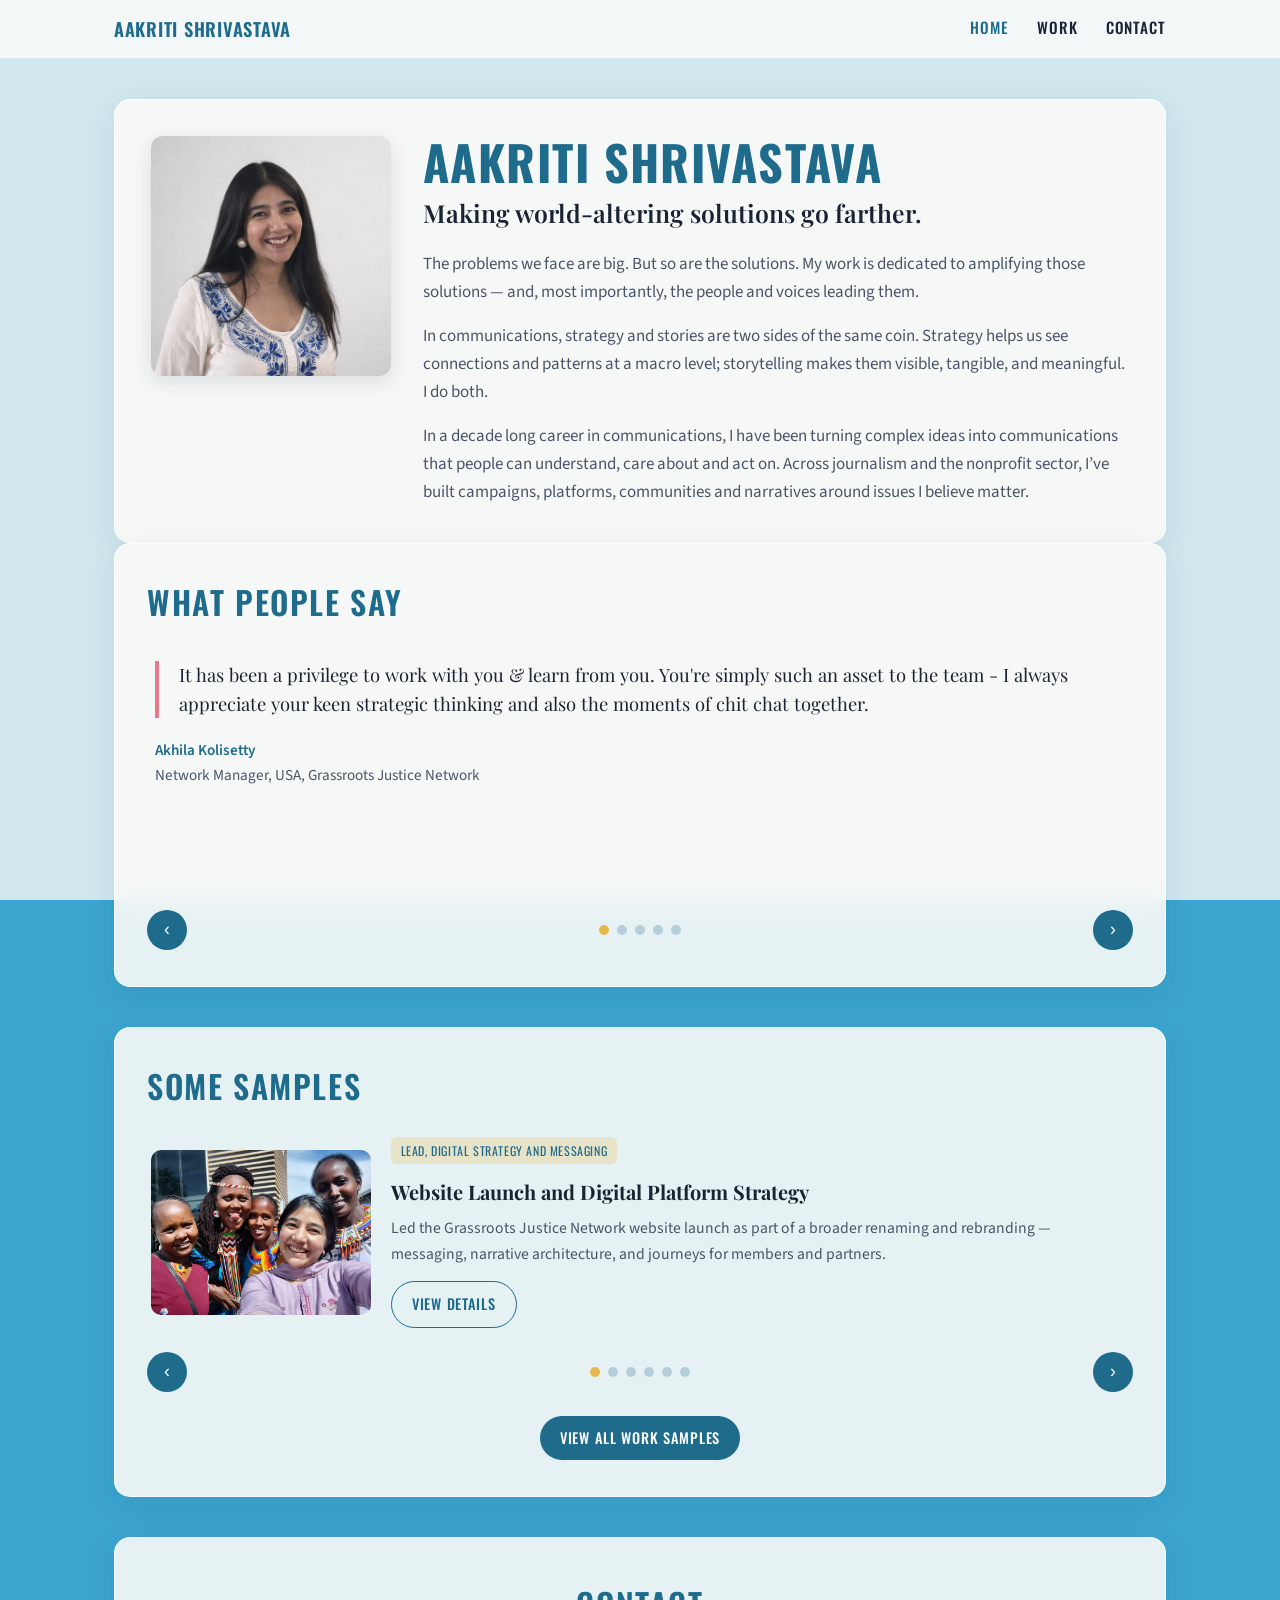
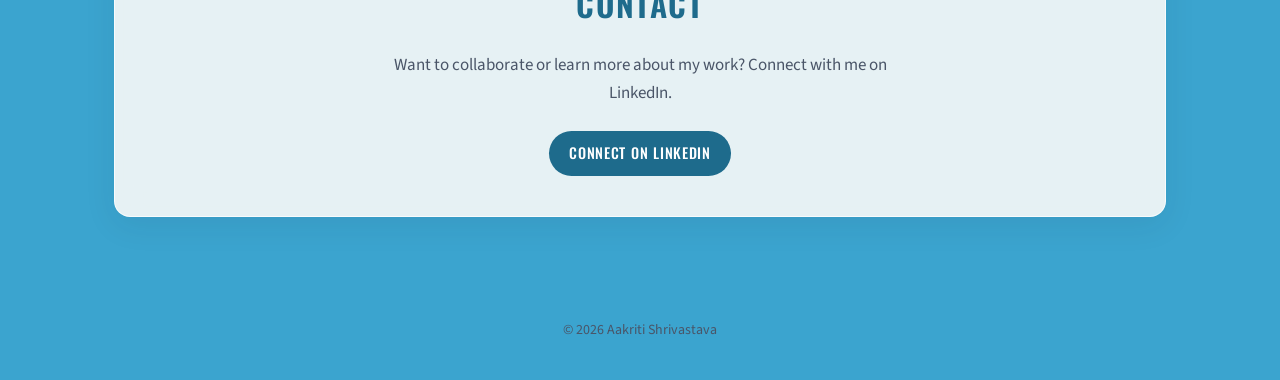
==== index.html @ 08e31195 "Add personal portfolio site for GitHub Pages. Static Home and Work pages with testimonials, project " ====
<!DOCTYPE html>
<html lang="en">
  <head>
    <meta charset="UTF-8" />
    <meta name="viewport" content="width=device-width, initial-scale=1" />
    <meta
      name="description"
      content="Aakriti Shrivastava — communications strategist and storyteller amplifying solutions that matter."
    />
    <title>Aakriti Shrivastava</title>
    <link rel="preconnect" href="https://fonts.googleapis.com" />
    <link rel="preconnect" href="https://fonts.gstatic.com" crossorigin />
    <link
      href="https://fonts.googleapis.com/css2?family=Oswald:wght@500;600;700&family=Playfair+Display:wght@600;700&family=Source+Sans+3:wght@400;600&display=swap"
      rel="stylesheet"
    />
    <link rel="stylesheet" href="css/styles.css" />
  </head>
  <body>
    <header class="site-header">
      <div class="nav-inner">
        <a class="logo" href="index.html">Aakriti Shrivastava</a>
        <button
          class="nav-toggle"
          type="button"
          aria-expanded="false"
          aria-controls="primary-nav"
        >
          Menu
        </button>
        <ul class="nav-links" id="primary-nav">
          <li><a href="index.html" aria-current="page">Home</a></li>
          <li><a href="work.html">Work</a></li>
          <li><a href="#contact">Contact</a></li>
        </ul>
      </div>
    </header>

    <main class="site-main">
      <section class="hero glass" aria-labelledby="hero-name">
        <img
          class="hero-photo"
          src="assets/images/profile.png"
          alt="Portrait of Aakriti Shrivastava"
          width="480"
          height="480"
        />
        <div>
          <h1 class="hero-name" id="hero-name">Aakriti Shrivastava</h1>
          <p class="hero-tagline">
            Making world-altering solutions go farther.
          </p>
          <div class="hero-body">
            <p>
              The problems we face are big. But so are the solutions. My work is
              dedicated to amplifying those solutions — and, most importantly,
              the people and voices leading them.
            </p>
            <p>
              In communications, strategy and stories are two sides of the same
              coin. Strategy helps us see connections and patterns at a macro
              level; storytelling makes them visible, tangible, and meaningful.
              I do both.
            </p>
            <p>
              In a decade long career in communications, I have been turning
              complex ideas into communications that people can understand, care
              about and act on. Across journalism and the nonprofit sector, I’ve
              built campaigns, platforms, communities and narratives around
              issues I believe matter.
            </p>
          </div>
        </div>
      </section>

      <section class="section glass" aria-labelledby="testimonials-title">
        <h2 class="section-title" id="testimonials-title">What people say</h2>
        <div
          class="carousel"
          data-carousel
          aria-roledescription="carousel"
          aria-label="Testimonials"
        >
          <div class="carousel-track">
            <div class="carousel-slides" data-slides>
              <div class="carousel-slide" data-slide>
                <article class="testimonial">
                  <blockquote>
                    It has been a privilege to work with you &amp; learn from
                    you. You're simply such an asset to the team - I always
                    appreciate your keen strategic thinking and also the moments
                    of chit chat together.
                  </blockquote>
                  <cite>
                    <strong>Akhila Kolisetty</strong><br />
                    Network Manager, USA, Grassroots Justice Network
                  </cite>
                </article>
              </div>
              <div class="carousel-slide" data-slide>
                <article class="testimonial">
                  <blockquote>
                    Everytime I pitched an idea, and you had excitement, I knew
                    I was safe to think bigger. You didn't only approve ideas,
                    you amplified them. Thank you for your trust, thank you for
                    the laughs. Thank you for the moments you said 'Let's go'
                    and meant it.
                  </blockquote>
                  <cite>
                    <strong>Michael Musyoka</strong><br />
                    Communications Officer, Kenya, Namati
                  </cite>
                </article>
              </div>
              <div class="carousel-slide" data-slide>
                <article class="testimonial">
                  <blockquote>
                    Aakriti, it's been such an honour working with you and
                    learning from you. Network comms grew from a seed of an idea
                    to a fully functional strategy under your watch. You guided
                    us through so many monumental stages, from sharpening our
                    storytelling, to launching our social media, to finding a
                    name, a brand, a voice. Thank you for challenging us to be
                    better, and for always bringing laughter to the conversation
                    while you were at it. Your creativity, perseverance, poetic
                    sensibility, and inner strength will forever leave an imprint
                    on our work.
                  </blockquote>
                  <cite>
                    <strong>Abigail Moy</strong><br />
                    Managing Director, USA, Grassroots Justice Network
                  </cite>
                </article>
              </div>
              <div class="carousel-slide" data-slide>
                <article class="testimonial">
                  <blockquote>
                    You always exactly knew how to tell the story of what we do
                    on the ground, of our with network members. You made the hard
                    comms look easy.
                  </blockquote>
                  <cite>
                    <strong>Sylvester Honny</strong><br />
                    Network Officer, Ghana, Namati
                  </cite>
                </article>
              </div>
              <div class="carousel-slide" data-slide>
                <article class="testimonial">
                  <blockquote>
                    Thank you for being such a passionate, honest, down-to-earth
                    colleague and friend. I was able to muster the energy to get
                    online our our 7AM check-ins because I knew that it would be
                    a lively, thought-provoking conversation that always left me
                    feeling energized to take on the day. I genuinely appreciate
                    all your in creating our podcast -- listening to hours of
                    tape and giving such valuable feedback that shaped the way we
                    tell stories.
                  </blockquote>
                  <cite>
                    <strong>Jacqueline Sofia</strong><br />
                    Learning Officer, Namati
                  </cite>
                </article>
              </div>
            </div>
          </div>
          <div class="carousel-controls">
            <button
              class="carousel-btn"
              type="button"
              data-prev
              aria-label="Previous testimonial"
            >
              ‹
            </button>
            <div class="carousel-dots" data-dots></div>
            <button
              class="carousel-btn"
              type="button"
              data-next
              aria-label="Next testimonial"
            >
              ›
            </button>
          </div>
        </div>
      </section>

      <section class="section glass" aria-labelledby="work-preview-title">
        <h2 class="section-title" id="work-preview-title">Some samples</h2>
        <div
          class="carousel"
          data-carousel
          aria-roledescription="carousel"
          aria-label="Work samples preview"
        >
          <div class="carousel-track">
            <div class="carousel-slides" data-slides>
              <div class="carousel-slide" data-slide>
                <article class="work-card-preview">
                  <img
                    src="assets/images/carousel-1.jpeg"
                    alt="Team members celebrating outdoors"
                  />
                  <div>
                    <span class="role-badge"
                      >Lead, Digital Strategy and Messaging</span
                    >
                    <h3>Website Launch and Digital Platform Strategy</h3>
                    <p>
                      Led the Grassroots Justice Network website launch as part
                      of a broader renaming and rebranding — messaging,
                      narrative architecture, and journeys for members and
                      partners.
                    </p>
                    <a class="btn btn-ghost" href="work.html#sample-1"
                      >View details</a
                    >
                  </div>
                </article>
              </div>
              <div class="carousel-slide" data-slide>
                <article class="work-card-preview">
                  <img
                    src="assets/images/carousel-2.jpeg"
                    alt="Collaborative team moment"
                  />
                  <div>
                    <span class="role-badge"
                      >Coordinator, Content Advisor, Dissemination Lead</span
                    >
                    <h3>Podcast: A Common Pot</h3>
                    <p>
                      An in-house narrative podcast exploring how grassroots
                      justice movements build power and drive systems change —
                      bridging content and organisational strategy.
                    </p>
                    <a class="btn btn-ghost" href="work.html#sample-2"
                      >View details</a
                    >
                  </div>
                </article>
              </div>
              <div class="carousel-slide" data-slide>
                <article class="work-card-preview">
                  <img
                    src="assets/images/carousel-3.jpeg"
                    alt="Community gathering"
                  />
                  <div>
                    <span class="role-badge"
                      >Lead, Communications and Programming</span
                    >
                    <h3>Building Power Across Contexts</h3>
                    <p>
                      A global virtual event series bringing justice defenders
                      together to share strategies on building power and
                      strengthening community leadership.
                    </p>
                    <a class="btn btn-ghost" href="work.html#sample-3"
                      >View details</a
                    >
                  </div>
                </article>
              </div>
              <div class="carousel-slide" data-slide>
                <article class="work-card-preview">
                  <img
                    src="assets/images/carousel-4.jpeg"
                    alt="Team in front of colorful mural"
                  />
                  <div>
                    <span class="role-badge">Writer and Editor</span>
                    <h3>Newsletter Writing Sample</h3>
                    <p>
                      Audience-centred writing that combines clarity, narrative
                      flow, and strategic calls to action for a global network.
                    </p>
                    <a class="btn btn-ghost" href="work.html#sample-4"
                      >View details</a
                    >
                  </div>
                </article>
              </div>
              <div class="carousel-slide" data-slide>
                <article class="work-card-preview">
                  <img
                    src="assets/images/carousel-5.jpeg"
                    alt="Workshop and facilitation setting"
                  />
                  <div>
                    <span class="role-badge">Strategy Lead</span>
                    <h3>Social Media Strategy</h3>
                    <p>
                      A systems-level approach to social media as a tool for
                      movement building — audience segmentation, content
                      pillars, and governance.
                    </p>
                    <a class="btn btn-ghost" href="work.html#sample-5"
                      >View details</a
                    >
                  </div>
                </article>
              </div>
              <div class="carousel-slide" data-slide>
                <article class="work-card-preview">
                  <div class="work-block-fallback" aria-hidden="true">
                    <span>Power of Learning</span>
                  </div>
                  <div>
                    <span class="role-badge"
                      >Campaign and Communications Lead</span
                    >
                    <h3>Power of Learning – Integrated Campaign Plan</h3>
                    <p>
                      An integrated campaign plan aligning communications,
                      learning, and collective action across the network.
                    </p>
                    <a class="btn btn-ghost" href="work.html#sample-6"
                      >View details</a
                    >
                  </div>
                </article>
              </div>
            </div>
          </div>
          <div class="carousel-controls">
            <button
              class="carousel-btn"
              type="button"
              data-prev
              aria-label="Previous work sample"
            >
              ‹
            </button>
            <div class="carousel-dots" data-dots></div>
            <button
              class="carousel-btn"
              type="button"
              data-next
              aria-label="Next work sample"
            >
              ›
            </button>
          </div>
        </div>
        <div class="section-cta">
          <a class="btn btn-primary" href="work.html">View all work samples</a>
        </div>
      </section>

      <section
        class="contact-panel glass"
        id="contact"
        aria-labelledby="contact-title"
      >
        <h2 class="section-title" id="contact-title">Contact</h2>
        <p>
          Want to collaborate or learn more about my work? Connect with me on
          LinkedIn.
        </p>
        <a
          class="btn btn-primary"
          href="https://www.linkedin.com/in/ak-sh/"
          target="_blank"
          rel="noopener noreferrer"
          >Connect on LinkedIn</a
        >
      </section>
    </main>

    <footer class="site-footer">
      <p>© <span data-year></span> Aakriti Shrivastava</p>
    </footer>

    <script src="js/main.js"></script>
  </body>
</html>
---- css/styles.css ----
/* Aakriti Shrivastava — portfolio */

:root {
  --sky: #3ba4cf;
  --sky-deep: #1e6b8c;
  --cream: #fafaf8;
  --cream-glass: rgba(250, 250, 248, 0.9);
  --charcoal: #1a2332;
  --muted: #4a5568;
  --gold: #e8b84a;
  --pink: #e8788a;
  --overlay: rgba(250, 250, 248, 0.78);
  --max: 1100px;
  --radius: 16px;
  --font-display: "Oswald", "Arial Narrow", sans-serif;
  --font-serif: "Playfair Display", Georgia, serif;
  --font-body: "Source Sans 3", "Source Sans Pro", system-ui, sans-serif;
}

*,
*::before,
*::after {
  box-sizing: border-box;
}

html {
  scroll-behavior: smooth;
}

body {
  margin: 0;
  min-height: 100vh;
  font-family: var(--font-body);
  font-size: 1.0625rem;
  line-height: 1.65;
  color: var(--charcoal);
  background-color: var(--sky);
  background-image: url("../assets/images/background.jpg");
  background-size: cover;
  background-position: center top;
  background-attachment: fixed;
  background-repeat: no-repeat;
}

body::before {
  content: "";
  position: fixed;
  inset: 0;
  background: var(--overlay);
  pointer-events: none;
  z-index: 0;
}

a {
  color: var(--sky-deep);
  text-decoration-thickness: 1.5px;
  text-underline-offset: 3px;
  transition: color 0.2s ease;
}

a:hover {
  color: var(--sky);
}

a:focus-visible,
button:focus-visible {
  outline: 3px solid var(--gold);
  outline-offset: 3px;
}

img {
  max-width: 100%;
  height: auto;
  display: block;
}

.site-header,
.site-main,
.site-footer {
  position: relative;
  z-index: 1;
}

.site-header {
  position: sticky;
  top: 0;
  z-index: 100;
  backdrop-filter: blur(12px);
  -webkit-backdrop-filter: blur(12px);
  background: rgba(250, 250, 248, 0.85);
  border-bottom: 1px solid rgba(30, 107, 140, 0.12);
}

.nav-inner {
  max-width: var(--max);
  margin: 0 auto;
  padding: 0.85rem 1.5rem;
  display: flex;
  align-items: center;
  justify-content: space-between;
  gap: 1rem;
}

.logo {
  font-family: var(--font-display);
  font-weight: 600;
  font-size: 1.15rem;
  letter-spacing: 0.04em;
  text-transform: uppercase;
  color: var(--sky-deep);
  text-decoration: none;
}

.logo:hover {
  color: var(--sky);
}

.nav-toggle {
  display: none;
  background: transparent;
  border: 1px solid var(--sky-deep);
  border-radius: 8px;
  padding: 0.4rem 0.65rem;
  color: var(--sky-deep);
  font-family: var(--font-body);
  font-size: 0.9rem;
  cursor: pointer;
}

.nav-links {
  display: flex;
  gap: 1.75rem;
  list-style: none;
  margin: 0;
  padding: 0;
}

.nav-links a {
  font-family: var(--font-display);
  font-weight: 500;
  font-size: 0.95rem;
  letter-spacing: 0.06em;
  text-transform: uppercase;
  text-decoration: none;
  color: var(--charcoal);
}

.nav-links a:hover,
.nav-links a[aria-current="page"] {
  color: var(--sky-deep);
}

.site-main {
  max-width: var(--max);
  margin: 0 auto;
  padding: 2.5rem 1.5rem 4rem;
}

.glass {
  background: var(--cream-glass);
  backdrop-filter: blur(14px);
  -webkit-backdrop-filter: blur(14px);
  border-radius: var(--radius);
  border: 1px solid rgba(255, 255, 255, 0.7);
  box-shadow: 0 8px 32px rgba(26, 35, 50, 0.08);
}

.section {
  margin-bottom: 2.5rem;
  padding: 2rem 2rem 2.25rem;
}

.section-title {
  font-family: var(--font-display);
  font-weight: 600;
  font-size: clamp(1.5rem, 3vw, 2rem);
  letter-spacing: 0.05em;
  text-transform: uppercase;
  color: var(--sky-deep);
  margin: 0 0 1.25rem;
}

/* Hero */
.hero {
  display: grid;
  grid-template-columns: minmax(160px, 240px) 1fr;
  gap: 2rem;
  align-items: start;
  padding: 2.25rem;
}

.hero-photo {
  width: 100%;
  aspect-ratio: 1;
  object-fit: cover;
  border-radius: 12px;
  box-shadow: 0 6px 20px rgba(26, 35, 50, 0.12);
}

.hero-name {
  font-family: var(--font-display);
  font-weight: 700;
  font-size: clamp(2rem, 5vw, 3rem);
  letter-spacing: 0.03em;
  text-transform: uppercase;
  color: var(--sky-deep);
  margin: 0 0 0.5rem;
  line-height: 1.1;
}

.hero-tagline {
  font-family: var(--font-serif);
  font-weight: 600;
  font-size: clamp(1.2rem, 2.5vw, 1.55rem);
  color: var(--charcoal);
  margin: 0 0 1.25rem;
  line-height: 1.35;
}

.hero-body p {
  margin: 0 0 1rem;
  color: var(--muted);
}

.hero-body p:last-child {
  margin-bottom: 0;
}

/* Carousel */
.carousel {
  position: relative;
}

.carousel-track {
  overflow: hidden;
  border-radius: 12px;
}

.carousel-slides {
  display: flex;
  transition: transform 0.4s ease;
}

.carousel-slide {
  flex: 0 0 100%;
  min-width: 100%;
  padding: 0.25rem;
}

.carousel-controls {
  display: flex;
  align-items: center;
  justify-content: space-between;
  gap: 1rem;
  margin-top: 1.25rem;
}

.carousel-btn {
  background: var(--sky-deep);
  color: white;
  border: none;
  border-radius: 999px;
  width: 2.5rem;
  height: 2.5rem;
  font-size: 1.1rem;
  cursor: pointer;
  display: inline-flex;
  align-items: center;
  justify-content: center;
  transition: background 0.2s ease;
}

.carousel-btn:hover {
  background: var(--sky);
}

.carousel-dots {
  display: flex;
  gap: 0.5rem;
  justify-content: center;
  flex: 1;
}

.carousel-dot {
  width: 10px;
  height: 10px;
  border-radius: 50%;
  border: none;
  background: rgba(30, 107, 140, 0.25);
  cursor: pointer;
  padding: 0;
}

.carousel-dot[aria-current="true"] {
  background: var(--gold);
}

/* Testimonials */
.testimonial {
  padding: 0.5rem 0.25rem 0.75rem;
}

.testimonial blockquote {
  margin: 0;
  padding-left: 1.25rem;
  border-left: 4px solid var(--pink);
  font-family: var(--font-serif);
  font-size: 1.15rem;
  line-height: 1.55;
  color: var(--charcoal);
}

.testimonial cite {
  display: block;
  margin-top: 1.25rem;
  font-family: var(--font-body);
  font-style: normal;
  font-size: 0.95rem;
  color: var(--muted);
}

.testimonial cite strong {
  color: var(--sky-deep);
  font-weight: 600;
}

/* Work preview / cards */
.work-card-preview {
  display: grid;
  grid-template-columns: minmax(140px, 220px) 1fr;
  gap: 1.25rem;
  align-items: center;
}

.work-card-preview img,
.work-block img {
  width: 100%;
  aspect-ratio: 4 / 3;
  object-fit: cover;
  border-radius: 10px;
}

.work-card-preview h3,
.work-block h3 {
  font-family: var(--font-serif);
  font-size: 1.25rem;
  margin: 0 0 0.5rem;
  color: var(--charcoal);
}

.role-badge {
  display: inline-block;
  font-family: var(--font-display);
  font-size: 0.75rem;
  letter-spacing: 0.05em;
  text-transform: uppercase;
  background: rgba(232, 184, 74, 0.25);
  color: var(--sky-deep);
  padding: 0.25rem 0.6rem;
  border-radius: 6px;
  margin-bottom: 0.65rem;
}

.work-card-preview p,
.work-block p {
  margin: 0 0 0.85rem;
  color: var(--muted);
  font-size: 0.98rem;
}

.btn {
  display: inline-flex;
  align-items: center;
  gap: 0.4rem;
  font-family: var(--font-display);
  font-weight: 500;
  font-size: 0.9rem;
  letter-spacing: 0.05em;
  text-transform: uppercase;
  text-decoration: none;
  padding: 0.65rem 1.25rem;
  border-radius: 999px;
  border: none;
  cursor: pointer;
  transition: background 0.2s ease, color 0.2s ease, transform 0.15s ease;
}

.btn-primary {
  background: var(--sky-deep);
  color: white;
}

.btn-primary:hover {
  background: var(--sky);
  color: white;
}

.btn-ghost {
  background: transparent;
  color: var(--sky-deep);
  border: 1.5px solid var(--sky-deep);
}

.btn-ghost:hover {
  background: var(--sky-deep);
  color: white;
}

.section-cta {
  margin-top: 1.5rem;
  text-align: center;
}

/* Work page blocks */
.work-grid {
  display: flex;
  flex-direction: column;
  gap: 1.75rem;
}

.work-block {
  padding: 1.5rem;
  display: grid;
  grid-template-columns: minmax(180px, 280px) 1fr;
  gap: 1.5rem;
  align-items: start;
}

.work-block-fallback {
  width: 100%;
  aspect-ratio: 4 / 3;
  border-radius: 10px;
  background: linear-gradient(145deg, var(--sky) 0%, var(--sky-deep) 100%);
  display: flex;
  align-items: center;
  justify-content: center;
  padding: 1.5rem;
  text-align: center;
}

.work-block-fallback span {
  font-family: var(--font-display);
  font-weight: 600;
  font-size: 1.1rem;
  letter-spacing: 0.04em;
  text-transform: uppercase;
  color: white;
  line-height: 1.3;
}

.work-links {
  display: flex;
  flex-wrap: wrap;
  gap: 0.65rem;
}

.award {
  margin-top: 0.75rem;
  font-size: 0.92rem;
  color: var(--sky-deep);
  font-weight: 600;
}

/* Contact */
.contact-panel {
  text-align: center;
  padding: 2.5rem 2rem;
}

.contact-panel p {
  max-width: 32rem;
  margin: 0 auto 1.5rem;
  color: var(--muted);
}

.site-footer {
  text-align: center;
  padding: 1.5rem;
  font-size: 0.875rem;
  color: var(--muted);
}

.site-footer a {
  color: var(--sky-deep);
}

@media (max-width: 780px) {
  .hero {
    grid-template-columns: 1fr;
    justify-items: center;
    text-align: center;
  }

  .hero-photo {
    max-width: 200px;
  }

  .work-card-preview,
  .work-block {
    grid-template-columns: 1fr;
  }

  .nav-toggle {
    display: inline-block;
  }

  .nav-links {
    display: none;
    position: absolute;
    top: 100%;
    left: 0;
    right: 0;
    flex-direction: column;
    gap: 0;
    background: rgba(250, 250, 248, 0.97);
    border-bottom: 1px solid rgba(30, 107, 140, 0.12);
    padding: 0.5rem 0;
  }

  .nav-links.is-open {
    display: flex;
  }

  .nav-links li {
    border-top: 1px solid rgba(30, 107, 140, 0.08);
  }

  .nav-links a {
    display: block;
    padding: 0.85rem 1.5rem;
  }

  .site-header {
    position: relative;
  }

  .nav-inner {
    position: relative;
  }
}

@media (prefers-reduced-motion: reduce) {
  html {
    scroll-behavior: auto;
  }

  .carousel-slides {
    transition: none;
  }

  .btn,
  a {
    transition: none;
  }
}

@media (max-width: 900px) {
  body {
    background-attachment: scroll;
  }
}
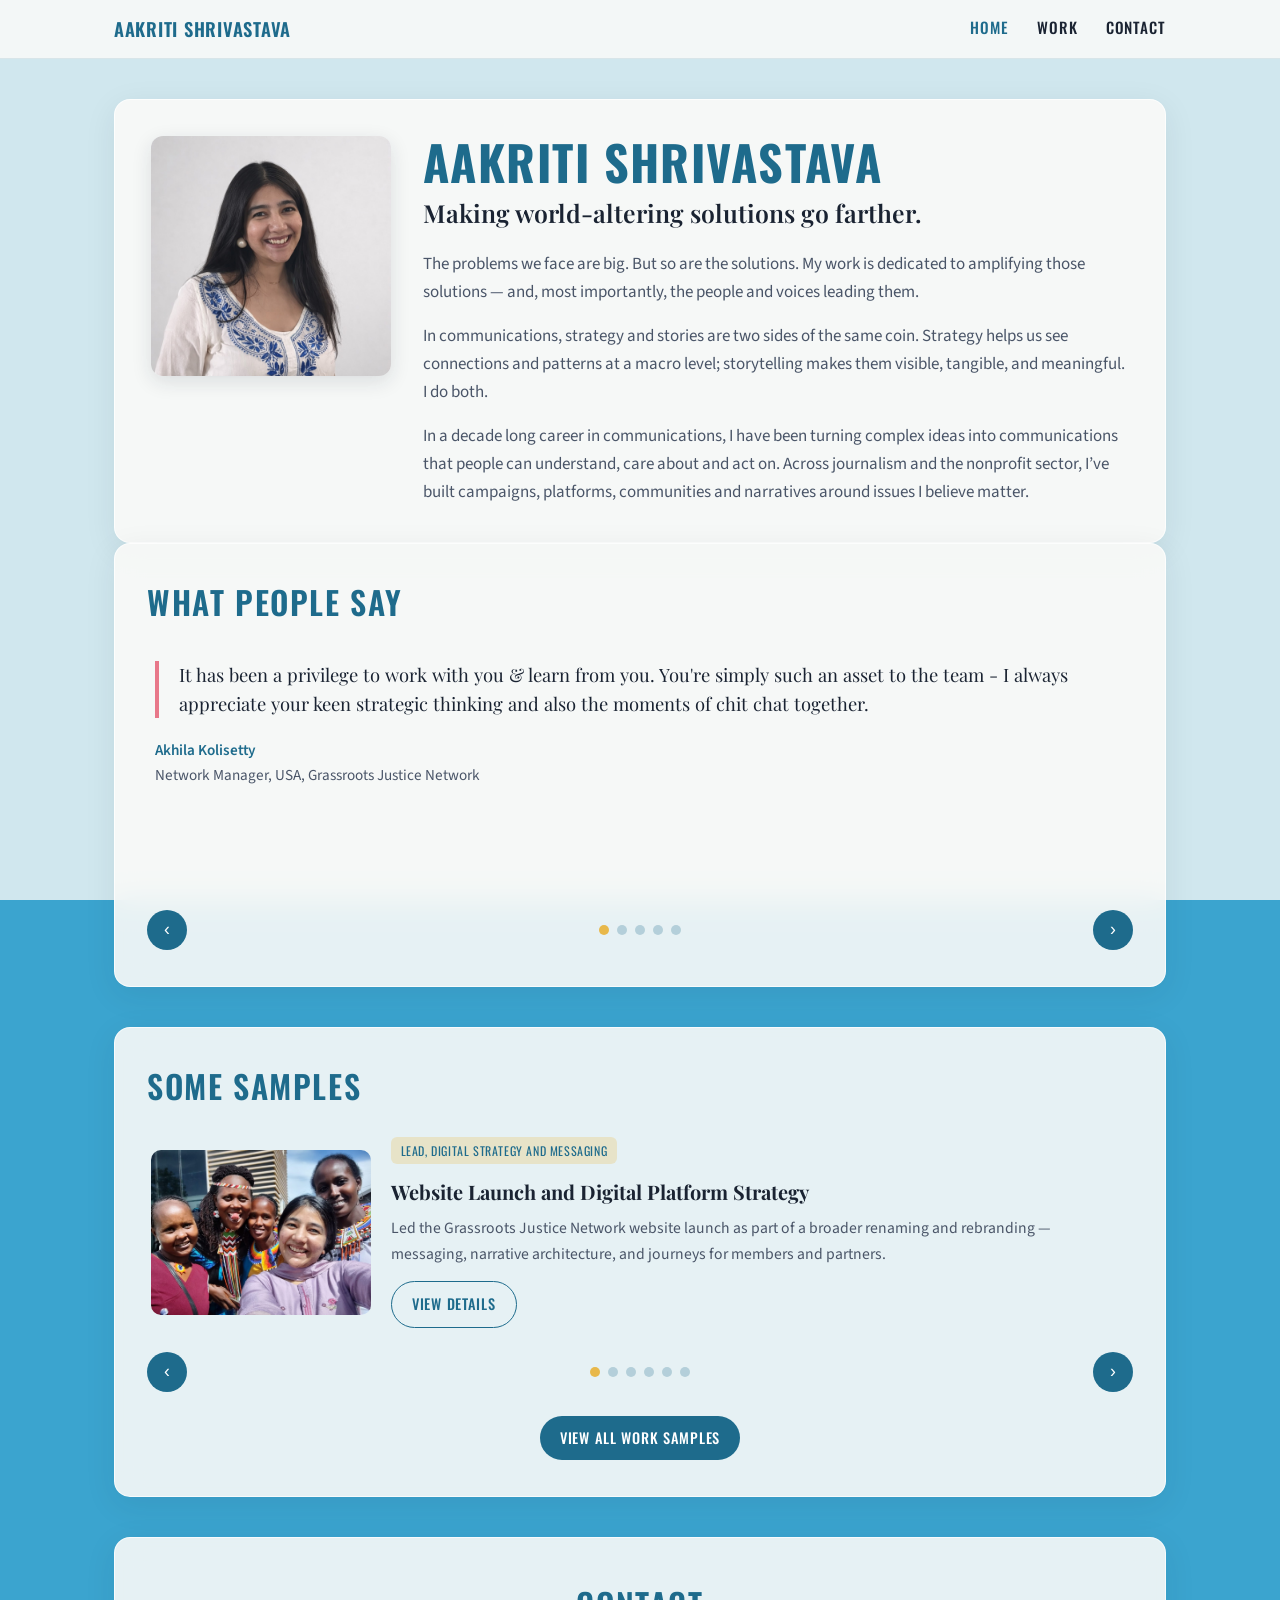
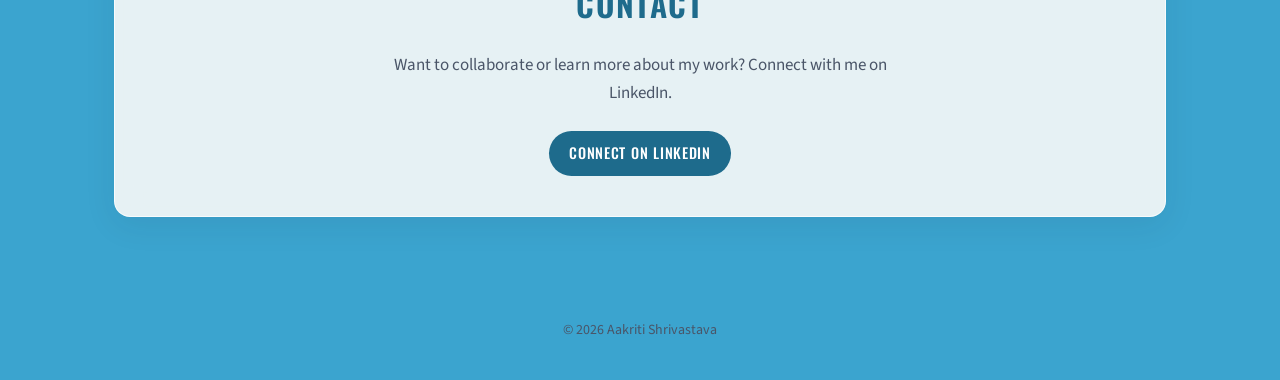
==== commit 487325e0: "Compress images for faster Pages loads and easier uploads. Co-authored-by: Cursor <cursoragent@curso" ====
--- a/index.html
+++ b/index.html
@@ -40,7 +40,7 @@
       <section class="hero glass" aria-labelledby="hero-name">
         <img
           class="hero-photo"
-          src="assets/images/profile.png"
+          src="assets/images/profile.jpg"
           alt="Portrait of Aakriti Shrivastava"
           width="480"
           height="480"
